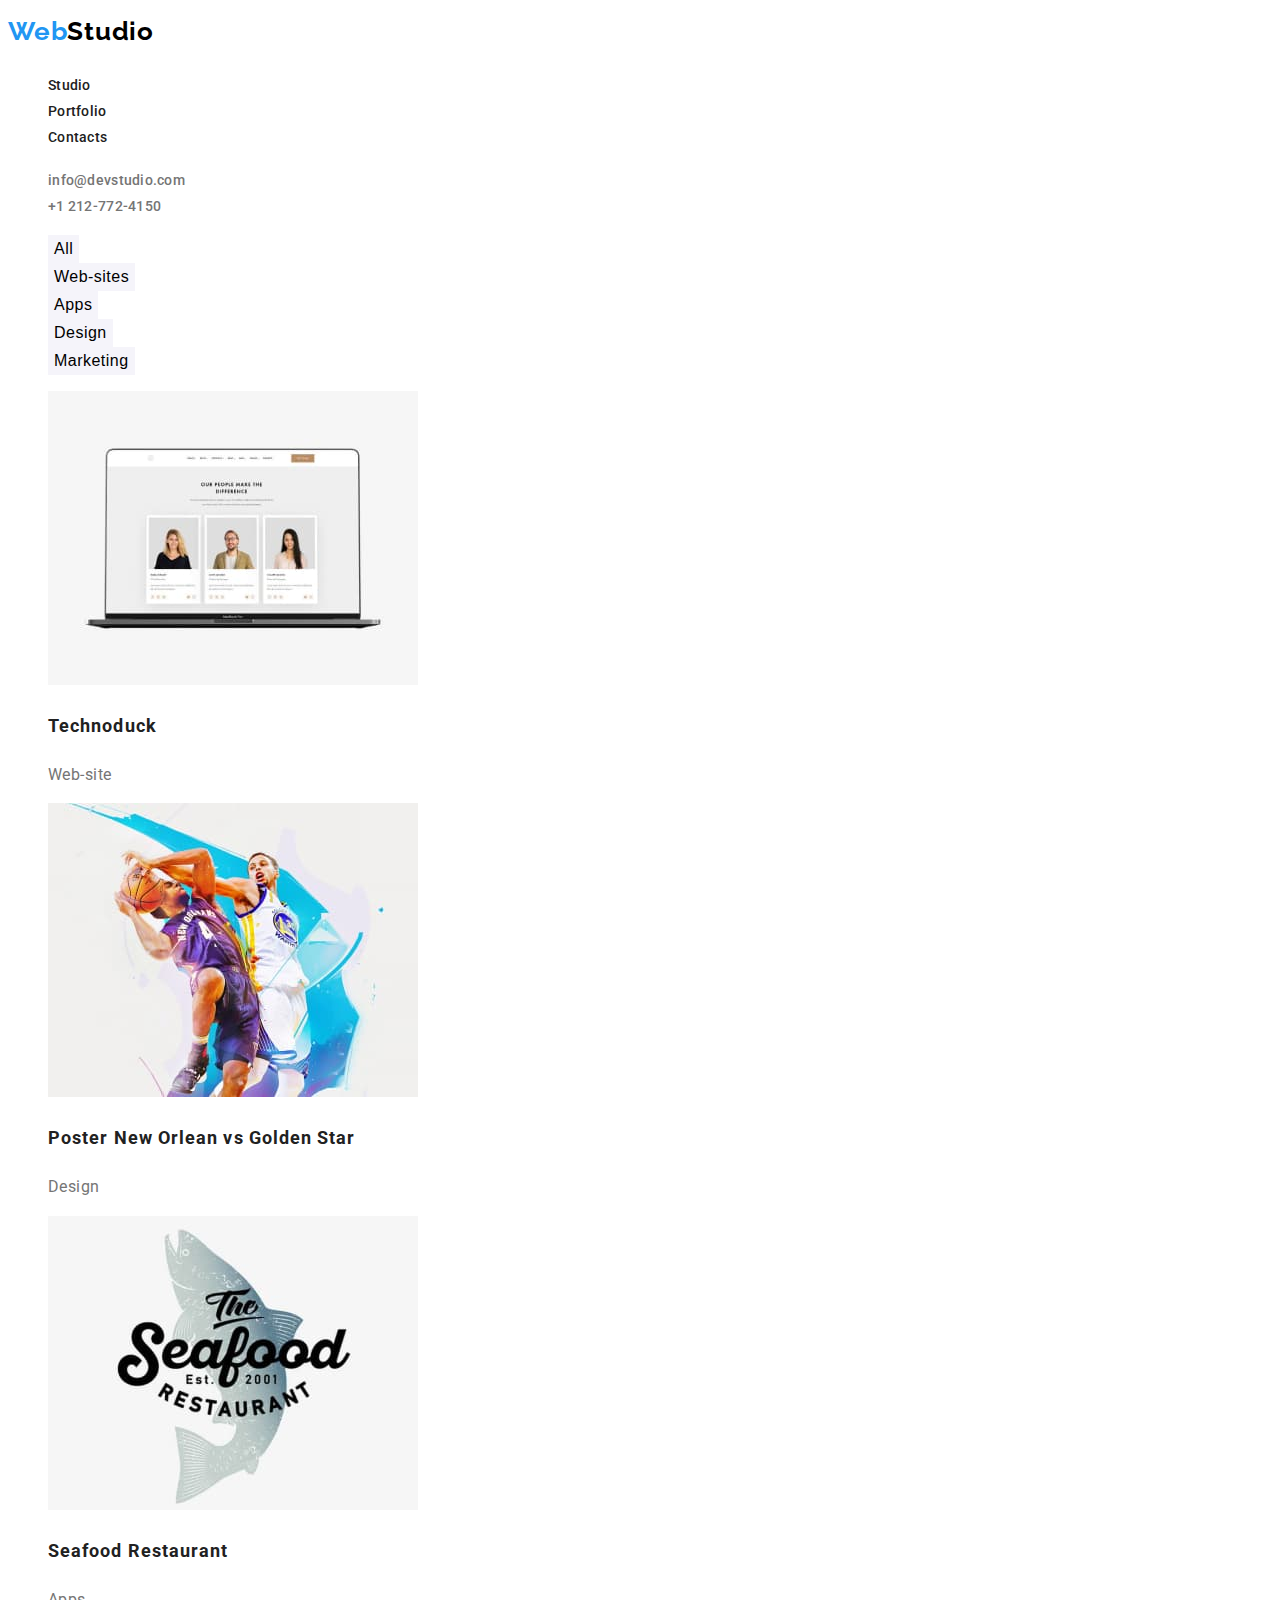
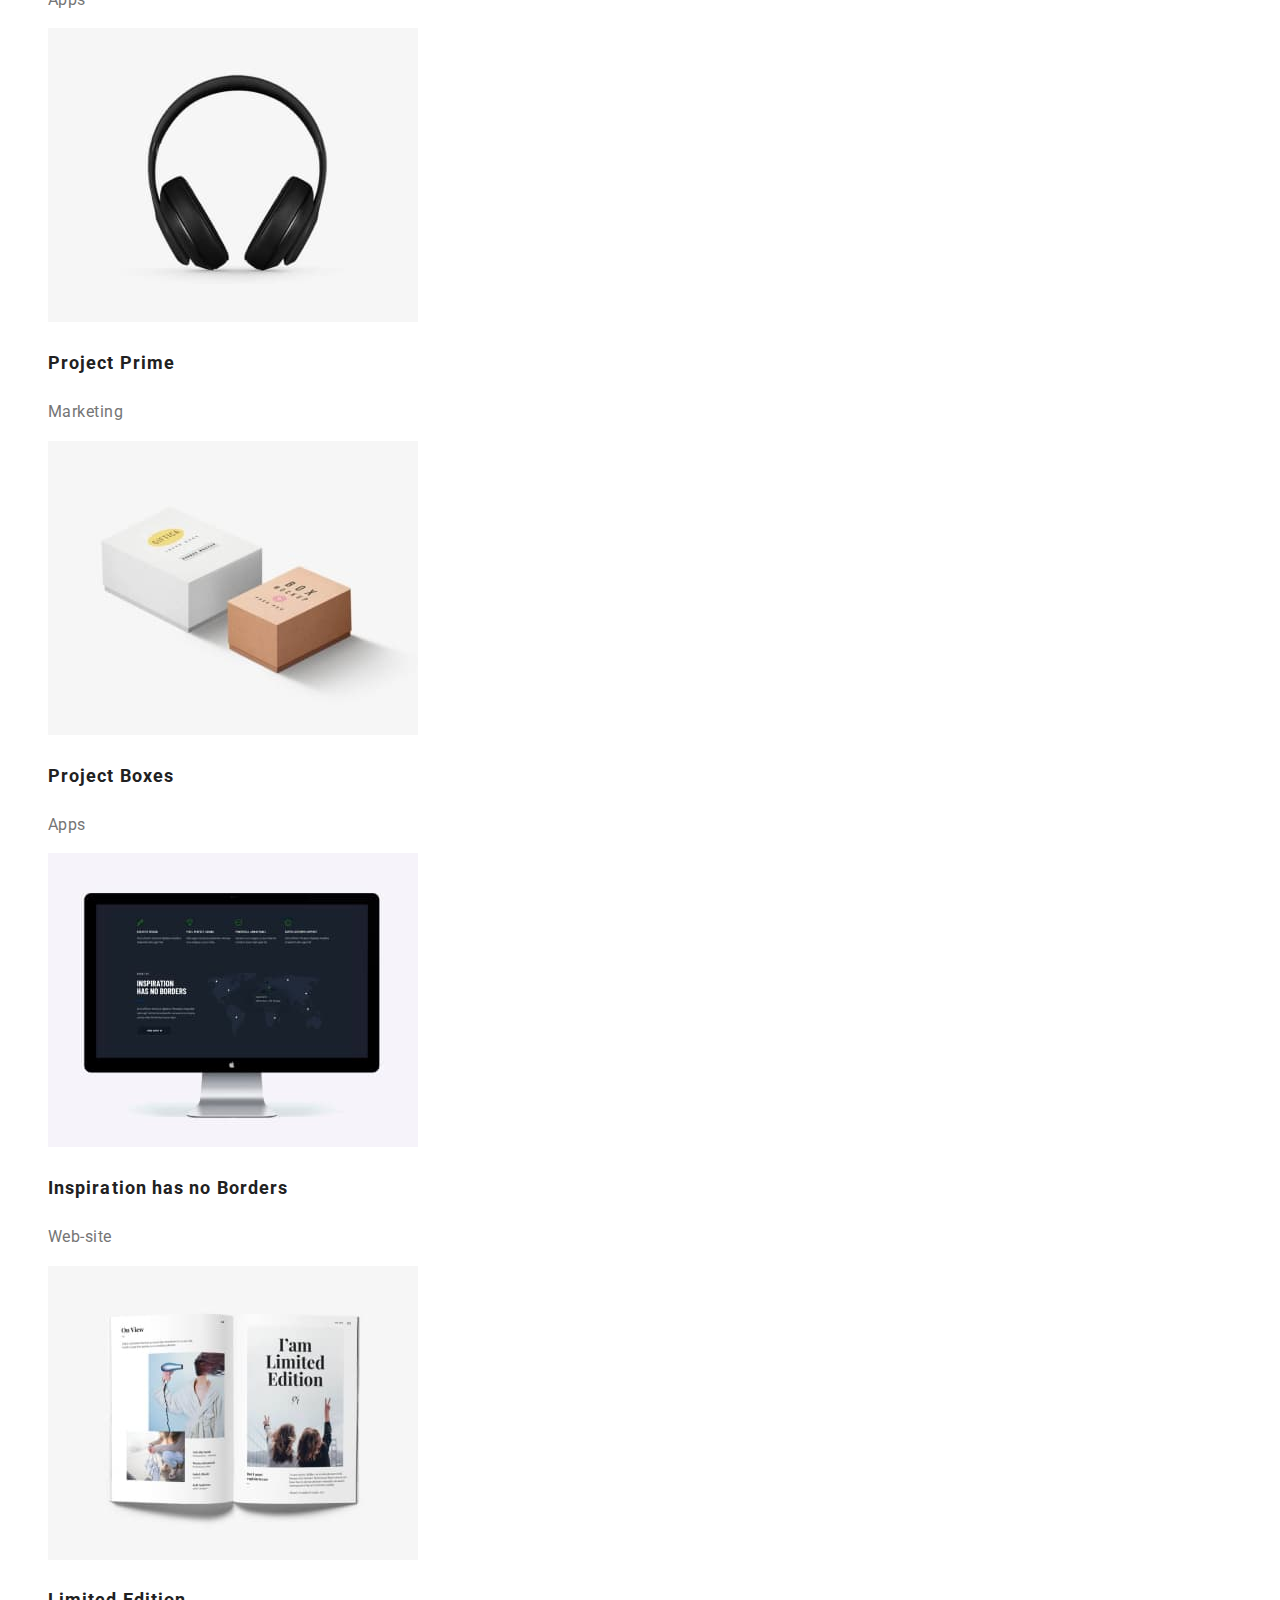
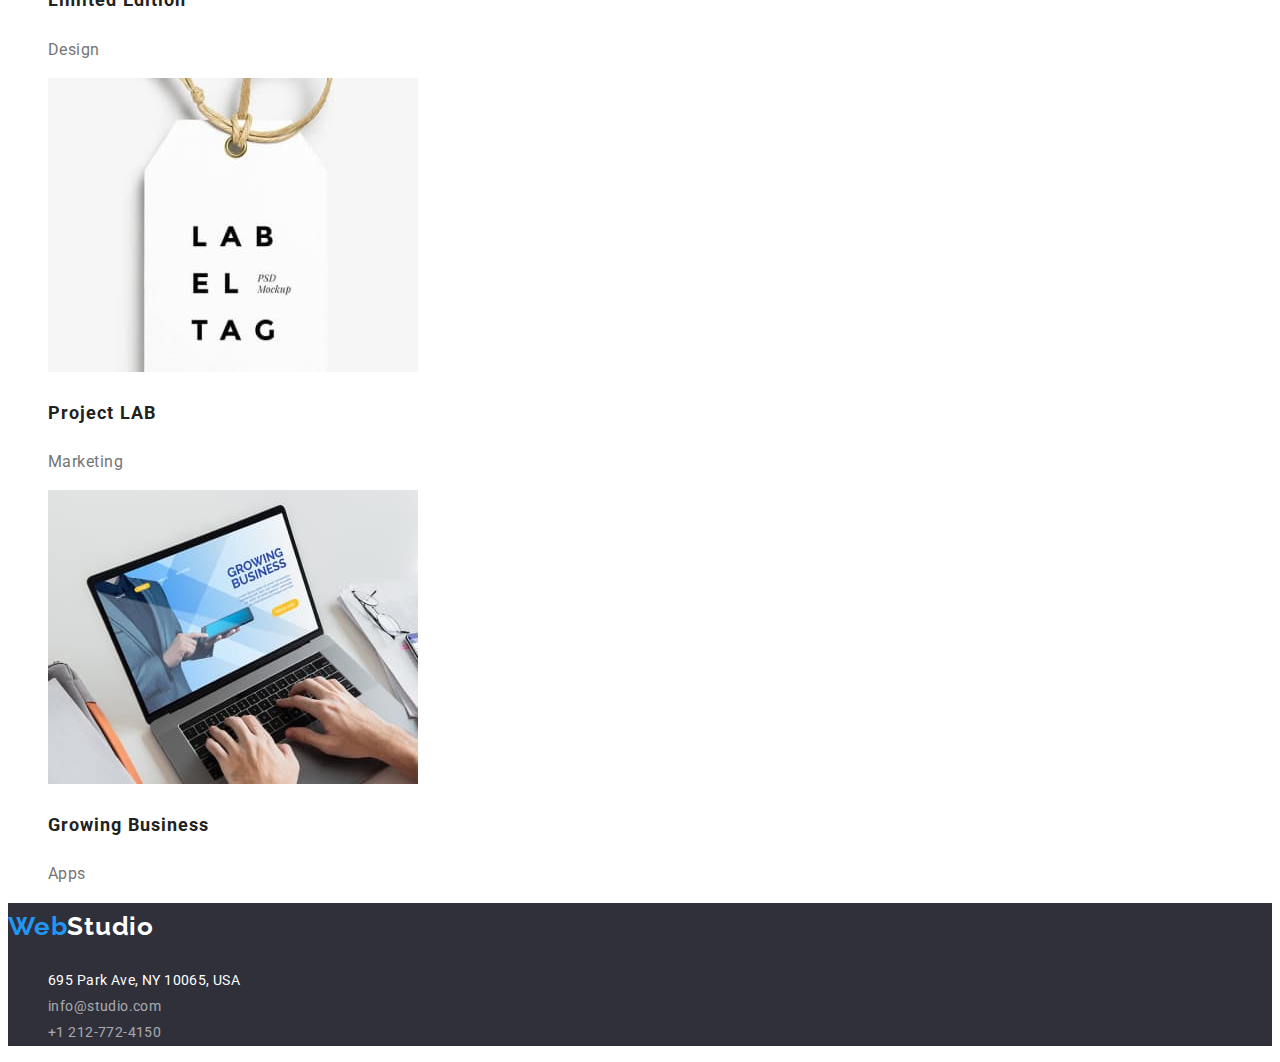
==== portfolio.html @ 0bbc6f29 "Files from hw2" ====
<!DOCTYPE html>
<html lang="en">
  <head>
    <meta charset="UTF-8" />
    <meta http-equiv="X-UA-Compatible" content="IE=edge" />
    <meta name="viewport" content="width=device-width, initial-scale=1.0" />
    <link rel="stylesheet" href="style.css" />
    <title>WebStudio Portfolio</title>
  </head>
  <body>
    <!-- Header Section -->
    <header class="header-studio">
      <a href="https://webstudio.is" class="webstudio-logo"
        ><span class="web">Web</span>Studio</a
      >
      <nav>
        <ul class="nav-links">
          <li>
            <a href="index.html" class="studio-link">Studio</a>
          </li>
          <li>
            <a href="portfolio.html" class="portofolio-link">Portfolio</a>
          </li>
          <li>
            <a href="contacts" class="contacts-link">Contacts</a>
          </li>
        </ul>
      </nav>
      <ul class="header-adress">
        <li>
          <a href="mailto:info@devstudio.com" class="mail"
            >info@devstudio.com</a
          >
        </li>
        <li>
          <a href="tel:+12127724150" class="tel">+1 212-772-4150</a>
        </li>
      </ul>
    </header>
    <!-- Main Section -->
    <main>
      <ul class="portfolio-buttons">
        <li>
          <button type="button">All</button>
        </li>
        <li>
          <button type="button">Web-sites</button>
        </li>
        <li>
          <button type="button">Apps</button>
        </li>
        <li>
          <button type="button">Design</button>
        </li>
        <li>
          <button type="button">Marketing</button>
        </li>
      </ul>
      <ul class="all-filters">
        <li>
          <img src="./images/technoduck.jpg" alt="laptop showing websites" />
          <h4>Technoduck</h4>
          <p>Web-site</p>
        </li>
        <li>
          <img src="./images/poster.jpg" alt="poster with basketball players" />
          <h4>Poster New Orlean vs Golden Star</h4>
          <p>Design</p>
        </li>
        <li>
          <img src="./images/seafood.jpg" alt="seafood restaurant logo" />
          <h4>Seafood Restaurant</h4>
          <p>Apps</p>
        </li>
        <li>
          <img src="images/project-prime.jpg" alt="photo with headphones" />
          <h4>Project Prime</h4>
          <p>Marketing</p>
        </li>
        <li>
          <img src="./images/project-boxes.jpg" alt="photo with 2 boxes" />
          <h4>Project Boxes</h4>
          <p>Apps</p>
        </li>
        <li>
          <img
            src="./images/inspiration.jpg"
            alt="searching on internet from pc"
          />
          <h4>Inspiration has no Borders</h4>
          <p>Web-site</p>
        </li>
        <li>
          <img src="./images/limited-edition.jpg" alt="limited edition book" />
          <h4>Limited Edition</h4>
          <p>Design</p>
        </li>
        <li>
          <img src="./images/project-lab.jpg" alt="photo with label tag" />
          <h4>Project LAB</h4>
          <p>Marketing</p>
        </li>
        <li>
          <img
            src="./images/growing-business.jpg"
            alt="accesing on laptop growing bussines app"
          />
          <h4>Growing Business</h4>
          <p>Apps</p>
        </li>
      </ul>
    </main>
    <!-- Footer Section -->
    <footer class="footer-section">
      <a href="https://webstudio.is" class="webstudio-logo-footer"
        ><span class="web-footer">Web</span>Studio</a
      >
      <address>
        <ul>
          <li>
            <a class="efective-address">695 Park Ave, NY 10065, USA</a>
          </li>
          <li>
            <a href="mailto:info@studio.com">info@studio.com</a>
          </li>
          <li>
            <a href="tel:+1212-772-4150">+1 212-772-4150</a>
          </li>
        </ul>
      </address>
    </footer>
  </body>
</html>
---- style.css ----
@import url("https://fonts.googleapis.com/css2?family=Anuphan:wght@600&family=Montserrat:ital,wght@0,400;1,700&family=Open+Sans:wght@400;600;700&family=Raleway:wght@700&family=Roboto:wght@400;500;700;900&display=swap");
/* General Styles */
body {
  font-family: "Roboto";
  color: #212121;
}
h1,
h2,
h3,
h4,
h5,
h6 {
  font-weight: 700;
  letter-spacing: 0.03em;
}
p {
  font-weight: 400;
  letter-spacing: 0.03em;
  color: #757575;
}
button {
  cursor: pointer;
}
ul {
  list-style-type: none;
}
/* Header Section Styles */

.header-studio {
  background-color: #ffffff;
}
.webstudio-logo {
  font-family: "Raleway";
  font-weight: 700;
  font-size: 26px;
  line-height: 1.84;
  letter-spacing: 0.03em;
  text-decoration: none;
  color: #000;
}
.web {
  color: #2196f3;
}
.nav-links a {
  font-weight: 500;
  font-size: 14px;
  line-height: 1.88;
  letter-spacing: 0.02em;
  text-decoration: none;
  color: #212121;
}
.header-adress a {
  font-weight: 500;
  font-size: 14px;
  line-height: 1.88;
  letter-spacing: 0.02em;
  text-decoration: none;
  color: #757575;
}

.nav-links a:hover,
.nav-links a:focus,
.header-adress a:hover,
.header-adress a:focus {
  color: #2196f3;
}
/* Footer Section Styles */
.webstudio-logo-footer {
  font-family: "Raleway";
  font-weight: 700;
  font-size: 26px;
  line-height: 1.84;
  letter-spacing: 0.03em;
  text-decoration: none;
  color: #ffffff;
}
.web-footer {
  color: #2196f3;
}
.footer-section {
  background: #2f303a;
}
.efective-address {
  font-weight: 400;
  font-size: 14px;
  line-height: 1.88;
  letter-spacing: 0.03em;
  color: #ffffff;
  text-decoration: none;
}
address a {
  font-style: normal;
  font-weight: 400;
  font-size: 14px;
  line-height: 1.88;
  letter-spacing: 0.03em;
  color: #ffffff99;
  text-decoration: none;
}
address a:hover,
address a:focus {
  color: #2196f3;
}

/* INDEX.HTLM PAGE Styles */
/* Hero Section Styles */

.hero-section {
  font-weight: 900;
  font-size: 44px;
  line-height: 1.73;
  text-align: center;
  letter-spacing: 0.06em;
  text-transform: uppercase;
  color: #ffffff;
  background: #2f303a;
}
.hero-section .button {
  font-weight: 700;
  font-size: 16px;
  line-height: 1.53;
  text-align: center;
  letter-spacing: 0.06em;
  color: #ffffff;
  background: #2196f3;
}
/* Ability Section Styles */
.ability-section h3 {
  font-size: 14px;
  line-height: 1.88;
  text-transform: uppercase;
}
.ability-section p {
  font-size: 14px;
  line-height: 1.58;
}
/* "What we do" Section Styles */
.what-we-do-section > h2 {
  font-size: 36px;
  line-height: 1.86;
  text-align: center;
}
/* Our team Section Styles */
.our-team-section {
  background-color: #f5f4fa;
}
.our-team-section h2 {
  font-size: 36px;
  line-height: 1.86;
  text-align: center;
}
.our-team-section h4 {
  font-weight: 500;
  font-size: 16px;
  line-height: 1.84;
  text-align: center;
}
.our-team-section p {
  font-size: 16px;
  line-height: 1.84;
  text-align: center;
}
/* PORTFOLIO PAGE Styles*/

/* Main Section Styles */

.portfolio-buttons button {
  font-weight: 500;
  font-size: 16px;
  line-height: 1.62;
  letter-spacing: 0.03em;
  border: 0;
  background: #f5f4fa;
}
.portfolio-buttons button:hover,
.portfolio-buttons button:focus {
  background-color: #2196f3;
  color: #ffffff;
  box-shadow: 0px 3px 1px #0000001a, 0px 1px 2px #00000014,
    0px 2px 2px #0000001f;
}
.all-filters h4 {
  font-size: 18px;
  line-height: 1.45;
  letter-spacing: 0.06em;
}
.all-filters p {
  font-size: 16px;
  line-height: 1.53;
}
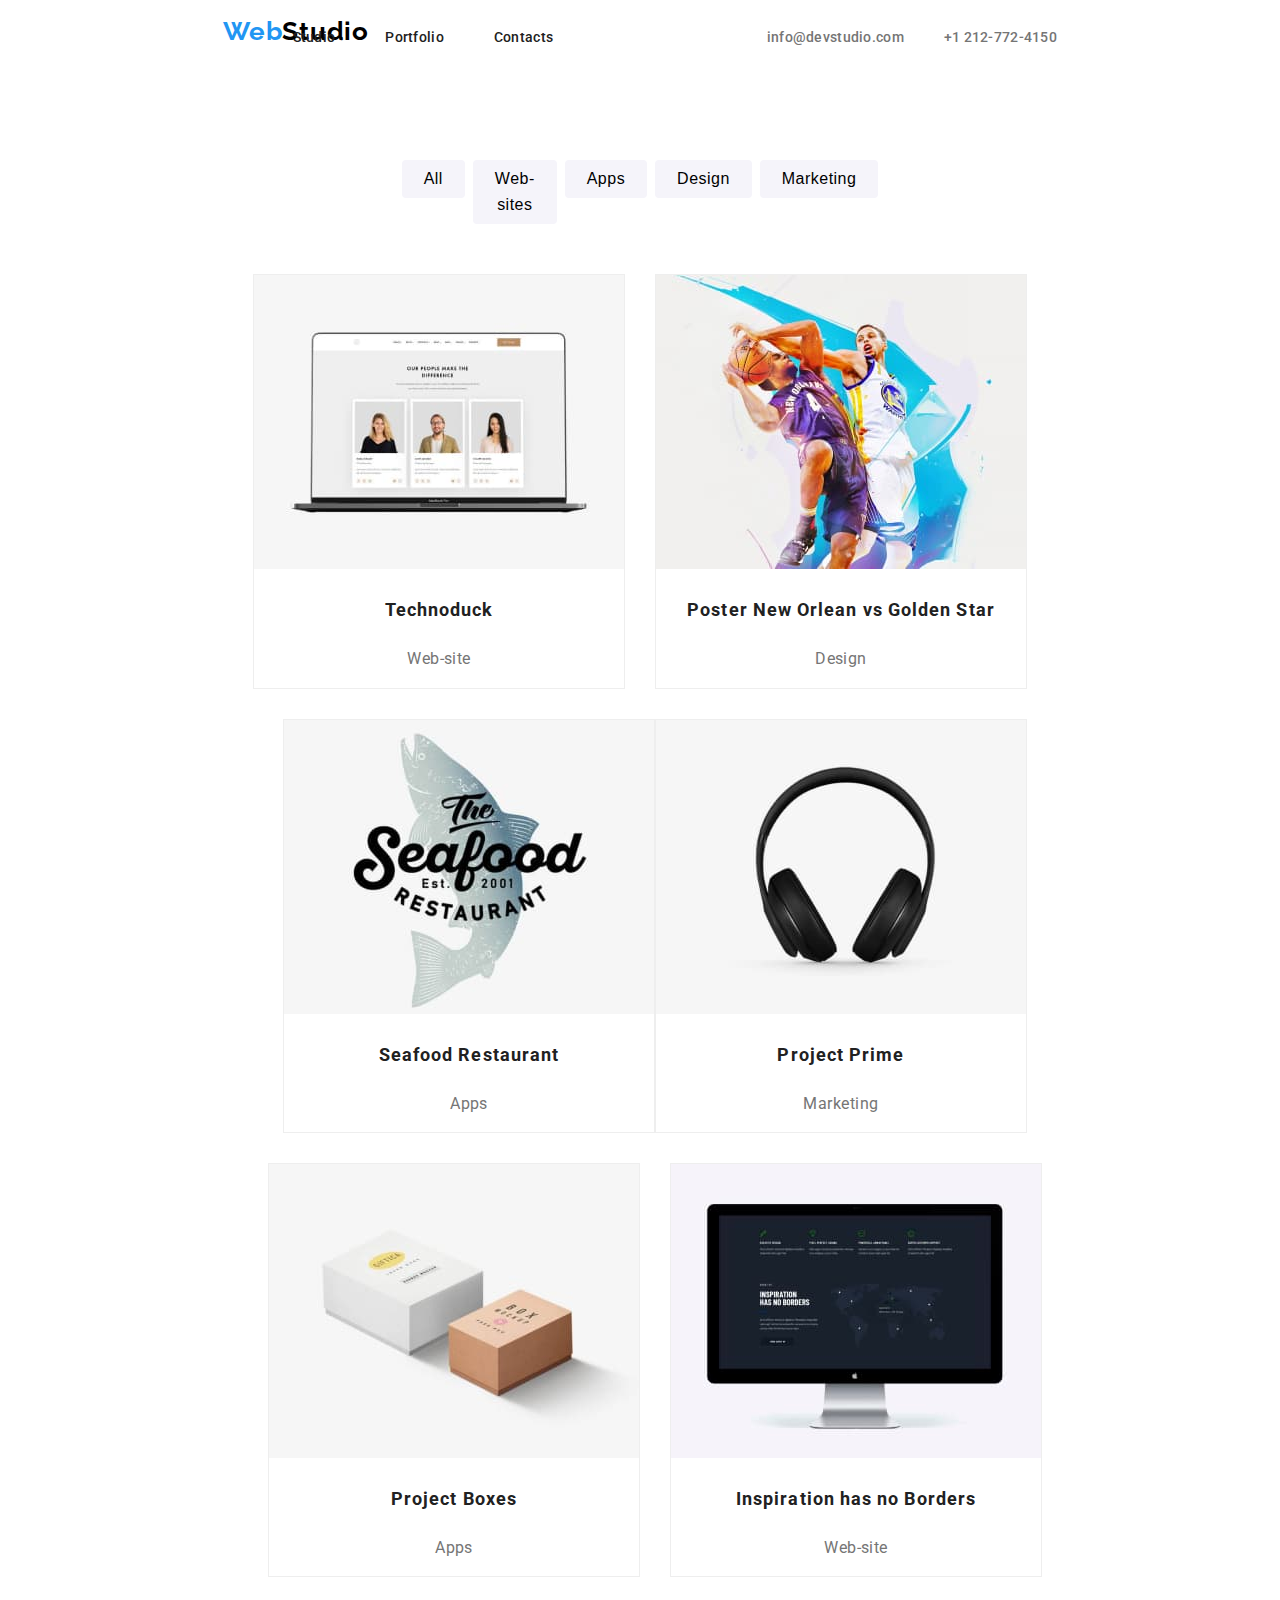
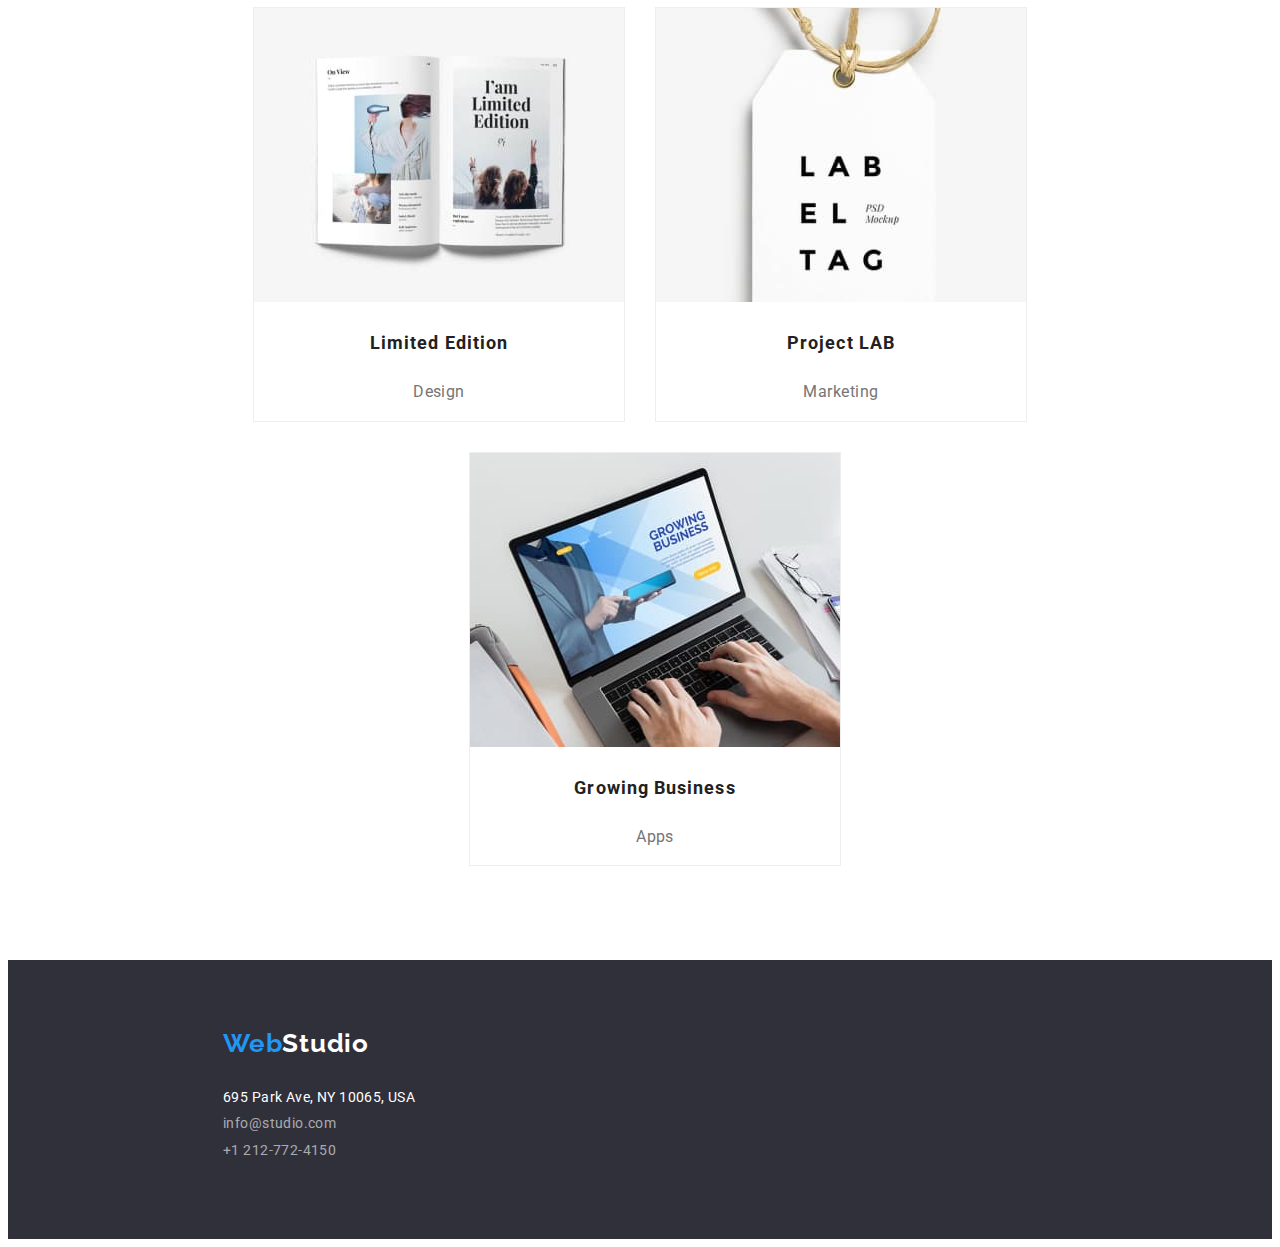
==== commit 5d2b02e8: "last updates" ====
--- a/portfolio.html
+++ b/portfolio.html
@@ -9,7 +9,7 @@
   </head>
   <body>
     <!-- Header Section -->
-    <header class="header-studio">
+    <header class="header-studio container">
       <a href="https://webstudio.is" class="webstudio-logo"
         ><span class="web">Web</span>Studio</a
       >
@@ -39,7 +39,7 @@
     </header>
     <!-- Main Section -->
     <main>
-      <ul class="portfolio-buttons">
+      <ul class="portfolio-buttons container">
         <li>
           <button type="button">All</button>
         </li>
@@ -56,54 +56,86 @@
           <button type="button">Marketing</button>
         </li>
       </ul>
-      <ul class="all-filters">
+      <ul class="all-filters container">
         <li>
-          <img src="./images/technoduck.jpg" alt="laptop showing websites" />
+          <img
+            src="./images/technoduck.jpg"
+            alt="laptop showing websites"
+            width="370"
+          />
           <h4>Technoduck</h4>
           <p>Web-site</p>
         </li>
         <li>
-          <img src="./images/poster.jpg" alt="poster with basketball players" />
+          <img
+            src="./images/poster.jpg"
+            alt="poster with basketball players"
+            width="370"
+          />
           <h4>Poster New Orlean vs Golden Star</h4>
           <p>Design</p>
         </li>
         <li>
-          <img src="./images/seafood.jpg" alt="seafood restaurant logo" />
+          <img
+            src="./images/seafood.jpg"
+            alt="seafood restaurant logo"
+            width="370"
+          />
           <h4>Seafood Restaurant</h4>
           <p>Apps</p>
         </li>
         <li>
-          <img src="images/project-prime.jpg" alt="photo with headphones" />
+          <img
+            src="images/project-prime.jpg"
+            alt="photo with headphones"
+            width="370"
+          />
           <h4>Project Prime</h4>
           <p>Marketing</p>
         </li>
         <li>
-          <img src="./images/project-boxes.jpg" alt="photo with 2 boxes" />
+          <img
+            src="./images/project-boxes.jpg"
+            alt="photo with 2 boxes"
+            width="370"
+          />
           <h4>Project Boxes</h4>
           <p>Apps</p>
         </li>
         <li>
           <img
             src="./images/inspiration.jpg"
-            alt="searching on internet from pc"
+            alt="searching on internet from
+          pc"
+            width="370"
           />
           <h4>Inspiration has no Borders</h4>
           <p>Web-site</p>
         </li>
         <li>
-          <img src="./images/limited-edition.jpg" alt="limited edition book" />
+          <img
+            src="./images/limited-edition.jpg"
+            alt="limited edition book"
+            width="370"
+          />
           <h4>Limited Edition</h4>
           <p>Design</p>
         </li>
         <li>
-          <img src="./images/project-lab.jpg" alt="photo with label tag" />
+          <img
+            src="./images/project-lab.jpg"
+            alt="photo with label tag"
+            width="370"
+          />
           <h4>Project LAB</h4>
           <p>Marketing</p>
         </li>
         <li>
           <img
             src="./images/growing-business.jpg"
-            alt="accesing on laptop growing bussines app"
+            alt="accesing on laptop
+          growing bussines app"
+            width="370"
           />
           <h4>Growing Business</h4>
           <p>Apps</p>
@@ -111,7 +143,7 @@
       </ul>
     </main>
     <!-- Footer Section -->
-    <footer class="footer-section">
+    <footer class="footer-section container">
       <a href="https://webstudio.is" class="webstudio-logo-footer"
         ><span class="web-footer">Web</span>Studio</a
       >
--- a/style.css
+++ b/style.css
@@ -24,12 +24,31 @@
 ul {
   list-style-type: none;
 }
+.section {
+  padding: 94px 215px 94px 215px;
+}
+.section li + li {
+  margin-left: 30px;
+}
+.section ul {
+  display: flex;
+  padding-inline-start: 0;
+}
+.container {
+  max-width: 1600px;
+  margin: 0 auto;
+}
 /* Header Section Styles */
-
+.header-studio ul {
+  display: flex;
+}
 .header-studio {
+  display: flex;
   background-color: #ffffff;
+  justify-content: space-between;
 }
 .webstudio-logo {
+  margin-left: 215px;
   font-family: "Raleway";
   font-weight: 700;
   font-size: 26px;
@@ -48,7 +67,12 @@
   letter-spacing: 0.02em;
   text-decoration: none;
   color: #212121;
-}
+  margin-left: 50px;
+}
+.nav-links {
+  margin-left: -340px;
+}
+
 .header-adress a {
   font-weight: 500;
   font-size: 14px;
@@ -56,6 +80,10 @@
   letter-spacing: 0.02em;
   text-decoration: none;
   color: #757575;
+}
+.header-adress li + li {
+  margin-right: 215px;
+  margin-left: 40px;
 }
 
 .nav-links a:hover,
@@ -79,6 +107,12 @@
 }
 .footer-section {
   background: #2f303a;
+  padding-top: 60px ;
+  padding-left: 215px;
+  padding-bottom: 60px;
+}
+.footer-section ul {
+  padding-inline-start: 0;
 }
 .efective-address {
   font-weight: 400;
@@ -106,16 +140,30 @@
 /* Hero Section Styles */
 
 .hero-section {
+  display: flex;
+  flex-direction: column;
+  align-items: center;
+  background: #2f303a;
+  margin-block-start: 0;
+  margin-block-end: 0;
+}
+.hero-section h1 {
+  padding-top: 200px ;
+  padding-left: 452px;
+  padding-right: 452px;
+  margin-block-end: 0;
+  margin-block-start: 0;
   font-weight: 900;
   font-size: 44px;
-  line-height: 1.73;
+  line-height: 1.36;
   text-align: center;
   letter-spacing: 0.06em;
   text-transform: uppercase;
   color: #ffffff;
-  background: #2f303a;
+
 }
 .hero-section .button {
+  margin: 30px 700px 200px 700px;
   font-weight: 700;
   font-size: 16px;
   line-height: 1.53;
@@ -123,6 +171,10 @@
   letter-spacing: 0.06em;
   color: #ffffff;
   background: #2196f3;
+  width: 200px;
+  height: 50px;
+  box-shadow: 0px 4px 4px #00000026;
+  margin
 }
 /* Ability Section Styles */
 .ability-section h3 {
@@ -171,6 +223,20 @@
   letter-spacing: 0.03em;
   border: 0;
   background: #f5f4fa;
+  padding: 6px 22px 6px 22px;
+  border-radius: 4px;
+}
+.portfolio-buttons{
+  display: flex;
+  justify-content: center;
+  margin-left: 542px;
+  margin-right: 542px;
+  margin-top: 94px;
+  margin-bottom: 20px;
+  padding-inline-start: 0px;
+}
+.portfolio-buttons li+li {
+  margin-left: 8px;
 }
 .portfolio-buttons button:hover,
 .portfolio-buttons button:focus {
@@ -180,11 +246,36 @@
     0px 2px 2px #0000001f;
 }
 .all-filters h4 {
+  text-align: center;
   font-size: 18px;
   line-height: 1.45;
   letter-spacing: 0.06em;
 }
 .all-filters p {
+  text-align: center;
   font-size: 16px;
   line-height: 1.53;
 }
+.all-filters li {
+  margin-left: 30px;
+  margin-top: 30px;
+}
+.all-filters{
+  display: flex;
+  flex-wrap: wrap;
+  align-items: center;
+  justify-content: center;
+  margin-left: 215px;
+  margin-right: 215px;
+  margin-bottom: 0;
+  margin-top: 0;
+  padding-inline-start: 0;
+  padding-bottom: 94px;
+}
+.all-filters li {
+  border: 1px solid #EEEEEE
+}
+
+.all-filters li:nth-child(3n + 1) {
+  margin-left: 0;
+}
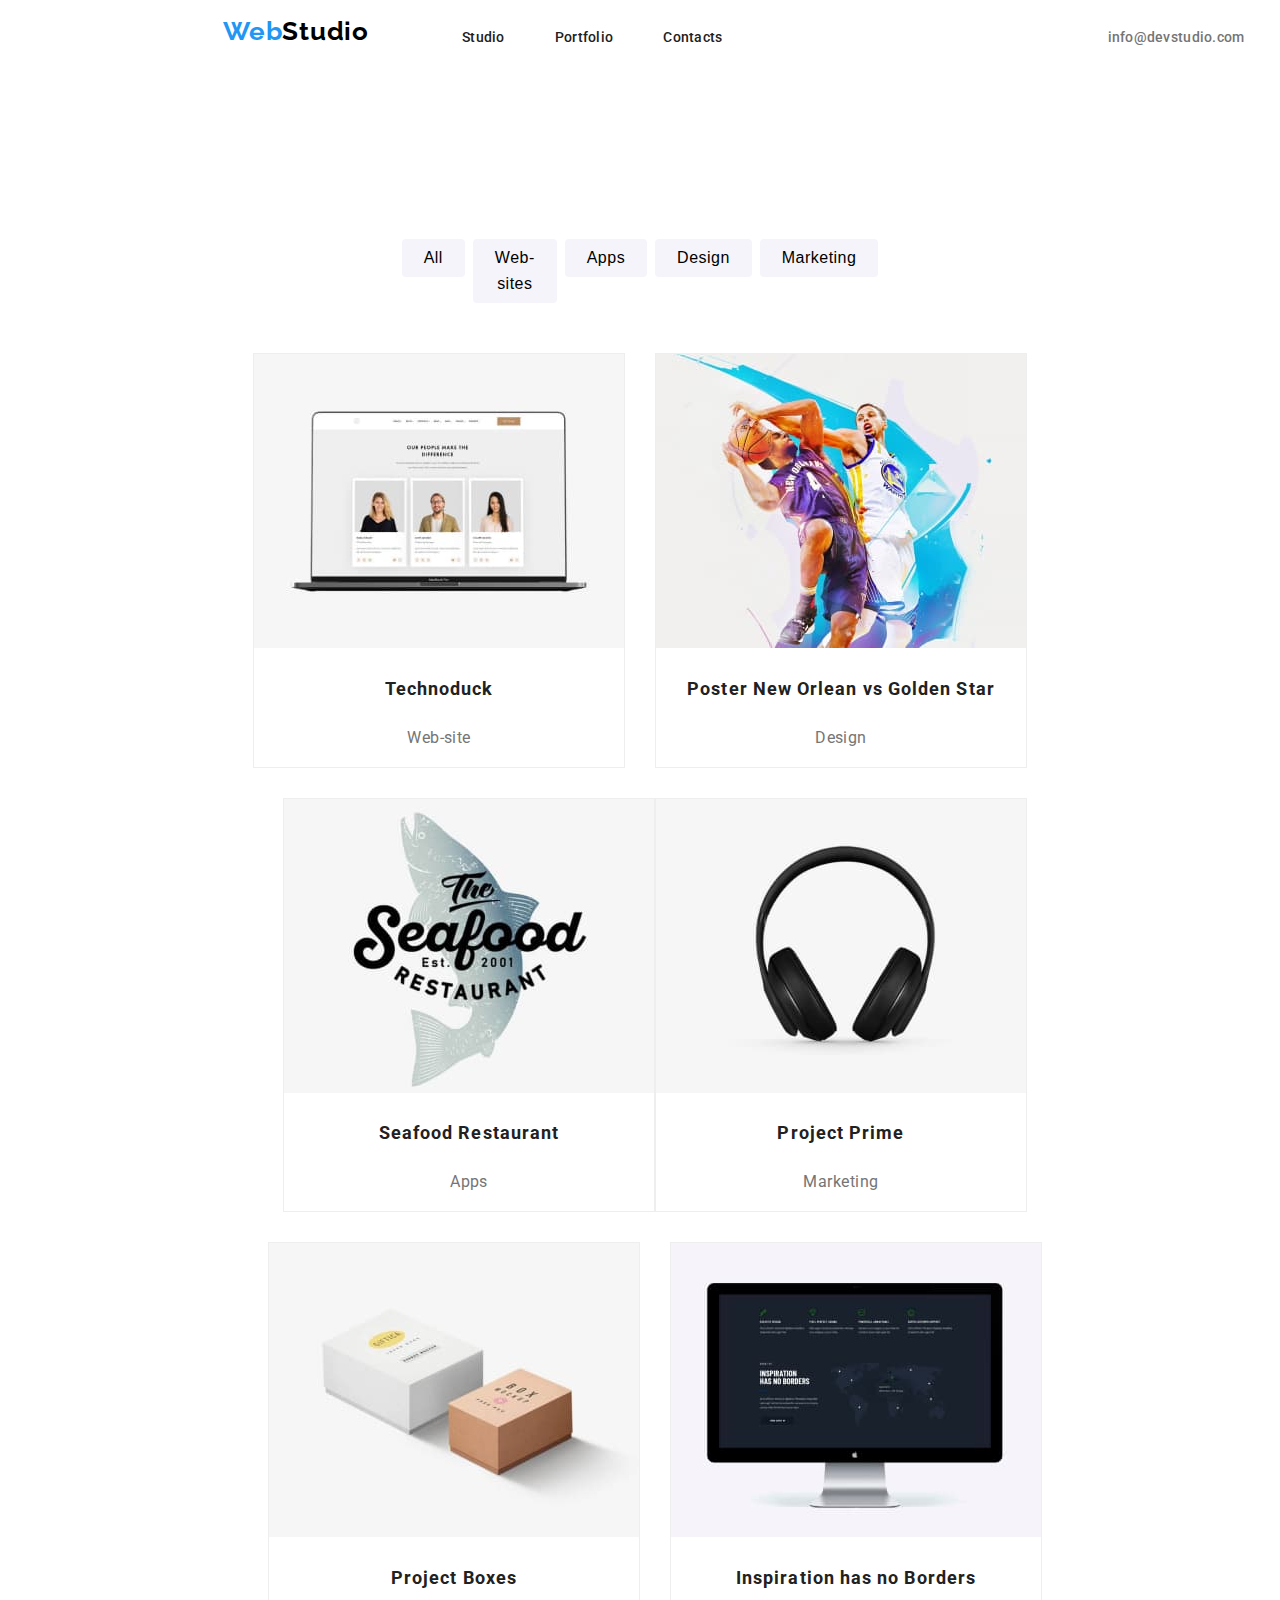
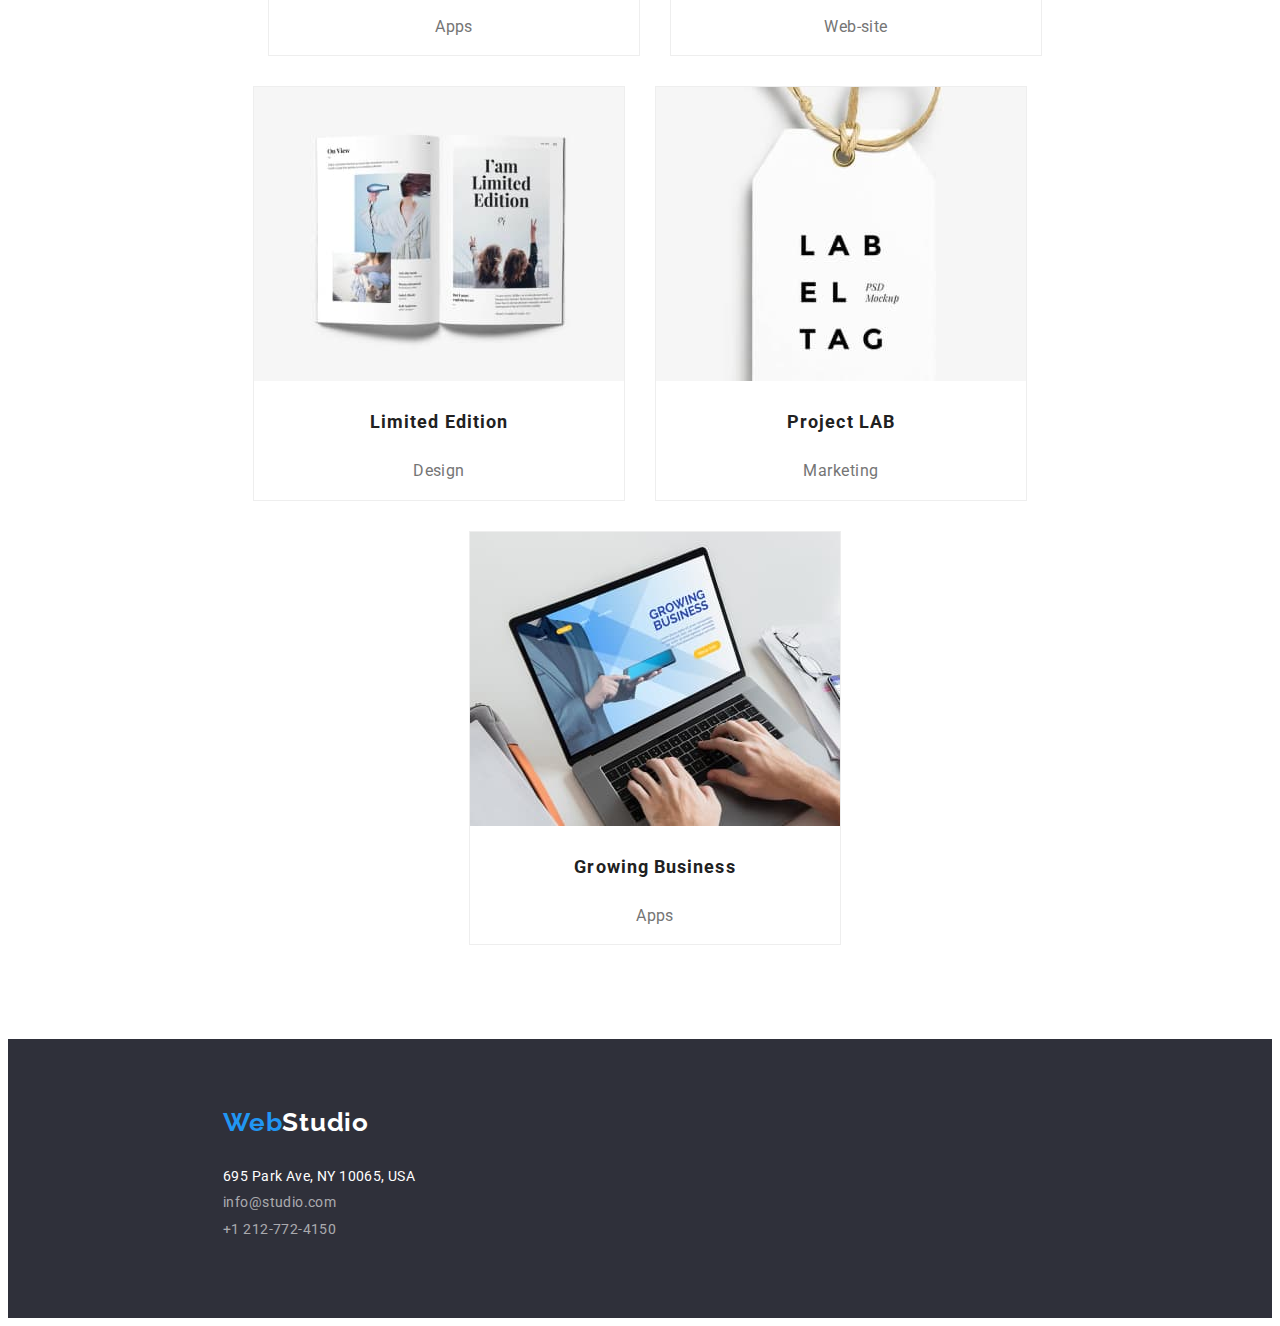
==== commit 661c673e: "Update portfolio.html" ====
--- a/portfolio.html
+++ b/portfolio.html
@@ -9,33 +9,35 @@
   </head>
   <body>
     <!-- Header Section -->
-    <header class="header-studio container">
-      <a href="https://webstudio.is" class="webstudio-logo"
-        ><span class="web">Web</span>Studio</a
-      >
-      <nav>
-        <ul class="nav-links">
+    <header class="header-studio">
+      <div class="container">
+        <a href="https://webstudio.is" class="webstudio-logo"
+          ><span class="web">Web</span>Studio</a
+        >
+        <nav>
+          <ul class="nav-links">
+            <li>
+              <a href="index.html" class="studio-link">Studio</a>
+            </li>
+            <li>
+              <a href="portfolio.html" class="portofolio-link">Portfolio</a>
+            </li>
+            <li>
+              <a href="contacts" class="contacts-link">Contacts</a>
+            </li>
+          </ul>
+        </nav>
+        <ul class="header-adress">
           <li>
-            <a href="index.html" class="studio-link">Studio</a>
+            <a href="mailto:info@devstudio.com" class="mail"
+              >info@devstudio.com</a
+            >
           </li>
           <li>
-            <a href="portfolio.html" class="portofolio-link">Portfolio</a>
-          </li>
-          <li>
-            <a href="contacts" class="contacts-link">Contacts</a>
+            <a href="tel:+12127724150" class="tel">+1 212-772-4150</a>
           </li>
         </ul>
-      </nav>
-      <ul class="header-adress">
-        <li>
-          <a href="mailto:info@devstudio.com" class="mail"
-            >info@devstudio.com</a
-          >
-        </li>
-        <li>
-          <a href="tel:+12127724150" class="tel">+1 212-772-4150</a>
-        </li>
-      </ul>
+      </div>
     </header>
     <!-- Main Section -->
     <main>
@@ -143,23 +145,25 @@
       </ul>
     </main>
     <!-- Footer Section -->
-    <footer class="footer-section container">
-      <a href="https://webstudio.is" class="webstudio-logo-footer"
-        ><span class="web-footer">Web</span>Studio</a
-      >
-      <address>
-        <ul>
-          <li>
-            <a class="efective-address">695 Park Ave, NY 10065, USA</a>
-          </li>
-          <li>
-            <a href="mailto:info@studio.com">info@studio.com</a>
-          </li>
-          <li>
-            <a href="tel:+1212-772-4150">+1 212-772-4150</a>
-          </li>
-        </ul>
-      </address>
+    <footer class="footer-section">
+      <div class="container">
+        <a href="https://webstudio.is" class="webstudio-logo-footer"
+          ><span class="web-footer">Web</span>Studio</a
+        >
+        <address>
+          <ul>
+            <li>
+              <a class="efective-address">695 Park Ave, NY 10065, USA</a>
+            </li>
+            <li>
+              <a href="mailto:info@studio.com">info@studio.com</a>
+            </li>
+            <li>
+              <a href="tel:+1212-772-4150">+1 212-772-4150</a>
+            </li>
+          </ul>
+        </address>
+      </div>
     </footer>
   </body>
 </html>
--- a/style.css
+++ b/style.css
@@ -24,28 +24,29 @@
 ul {
   list-style-type: none;
 }
-.section {
+.section > div {
   padding: 94px 215px 94px 215px;
 }
-.section li + li {
+.section li+li{
   margin-left: 30px;
 }
 .section ul {
   display: flex;
-  padding-inline-start: 0;
+  padding-inline-start: 0; 
 }
 .container {
   max-width: 1600px;
   margin: 0 auto;
 }
 /* Header Section Styles */
+
+.header-studio .container {
+  display: flex;
+  background-color: #ffffff;
+
+}
 .header-studio ul {
-  display: flex;
-}
-.header-studio {
-  display: flex;
-  background-color: #ffffff;
-  justify-content: space-between;
+display: flex;
 }
 .webstudio-logo {
   margin-left: 215px;
@@ -67,23 +68,29 @@
   letter-spacing: 0.02em;
   text-decoration: none;
   color: #212121;
+}
+.nav-links {
+  padding-inline-start: 0;
+margin-left: 93px;
+}
+
+.header-adress a {
+  font-weight: 500;
+  font-size: 14px;
+  line-height: 1.88;
+  letter-spacing: 0.02em;
+  text-decoration: none;
+  color: #757575;
+}
+.nav-links li+li {
   margin-left: 50px;
 }
-.nav-links {
-  margin-left: -340px;
-}
-
-.header-adress a {
-  font-weight: 500;
-  font-size: 14px;
-  line-height: 1.88;
-  letter-spacing: 0.02em;
-  text-decoration: none;
-  color: #757575;
-}
 .header-adress li + li {
-  margin-right: 215px;
   margin-left: 40px;
+}
+.header-adress{
+  padding-inline-start: 0;
+  margin-left: 385px;
 }
 
 .nav-links a:hover,
@@ -105,8 +112,10 @@
 .web-footer {
   color: #2196f3;
 }
-.footer-section {
+.footer-section{
   background: #2f303a;
+}
+.footer-section > div {
   padding-top: 60px ;
   padding-left: 215px;
   padding-bottom: 60px;
@@ -186,11 +195,12 @@
   font-size: 14px;
   line-height: 1.58;
 }
+
 /* "What we do" Section Styles */
-.what-we-do-section > h2 {
+.what-we-do-section h2 {
   font-size: 36px;
   line-height: 1.86;
-  text-align: center;
+  margin-left: 486px;
 }
 /* Our team Section Styles */
 .our-team-section {
@@ -199,7 +209,7 @@
 .our-team-section h2 {
   font-size: 36px;
   line-height: 1.86;
-  text-align: center;
+  margin-left: 503px;
 }
 .our-team-section h4 {
   font-weight: 500;
@@ -259,6 +269,7 @@
 .all-filters li {
   margin-left: 30px;
   margin-top: 30px;
+  
 }
 .all-filters{
   display: flex;
@@ -273,7 +284,7 @@
   padding-bottom: 94px;
 }
 .all-filters li {
-  border: 1px solid #EEEEEE
+ border: 1px solid #EEEEEE;
 }
 
 .all-filters li:nth-child(3n + 1) {
